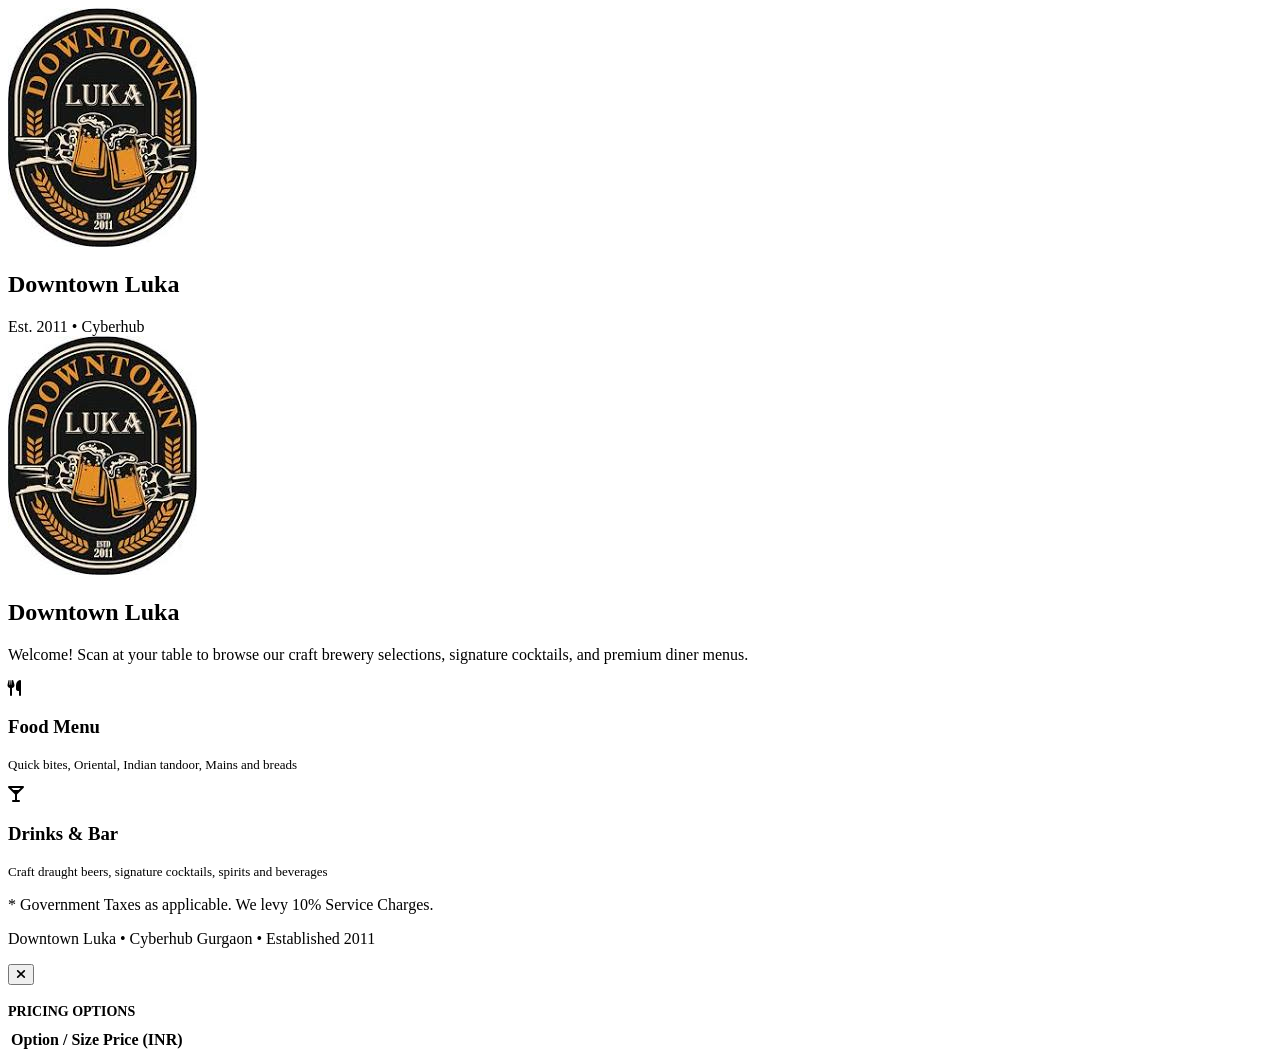
==== index.html @ 476a2704 "Add menu page, logo, menu text and image naming guide (batch 2) Co-Authored-By: Claude Opus 5.5 <nor" ====
<!DOCTYPE html>
<html lang="en">
<head>
  <meta charset="UTF-8">
  <meta name="viewport" content="width=device-width, initial-scale=1.0">
  <title>Downtown Luka — Digital Menu</title>
  <meta name="description" content="Explore Downtown Luka Cyberhub's digital food and bar menu. Browse items, cocktails, craft beers, and main courses in real-time.">
  
  <!-- FontAwesome Icons -->
  <link rel="stylesheet" href="https://cdnjs.cloudflare.com/ajax/libs/font-awesome/6.4.0/css/all.min.css">
  
  <!-- Global Stylesheet -->
  <link rel="stylesheet" href="assets/css/menu.css">
  
  <!-- Favicon -->
  <link rel="icon" type="image/jpeg" href="images.jpg">
</head>
<body>

  <!-- Top Sticky Navigation -->
  <nav class="navbar">
    <div class="navbar-inner" style="position: relative;">
      <div class="logo-block">
        <img src="images.jpg" alt="Downtown Luka Logo" class="logo-img" onerror="this.src='https://placehold.co/100x100?text=Luka'">
        <div>
          <h2 class="brand-name">Downtown Luka</h2>
          <span class="brand-est" id="table-number-header">Est. 2011 • Cyberhub</span>
        </div>
      </div>
      
      <!-- Cart and Order status triggers -->
      <div style="display: flex; gap: 8px;">
        <button class="btn btn-secondary" onclick="toggleTrackingModal()" style="font-size:12px; padding: 6px 12px; display: none;" id="btn-track-trigger">
          <i class="fas fa-receipt"></i> Track Orders <span class="badge" id="tracking-count-badge" style="background:#ef4444; color:#fff; font-size:10px; border-radius:50%; padding:2px 6px; margin-left:4px; display:none;">0</span>
        </button>
        <button class="btn btn-primary" onclick="toggleCartDrawer()" style="font-size:12px; padding: 6px 12px; background:var(--primary); display: none;" id="btn-cart-trigger">
          <i class="fas fa-shopping-cart"></i> Cart (<span id="cart-count-badge">0</span>)
        </button>
      </div>
    </div>
  </nav>

  <!-- Public Menu Container -->
  <main class="menu-container">
    
    <!-- Hero / Welcome Board -->
    <section class="hero" id="menu-hero">
      <img src="images.jpg" alt="Downtown Luka Icon Logo" class="hero-logo" onerror="this.src='https://placehold.co/100x100?text=Luka'">
      <h1 class="hero-title">Downtown Luka</h1>
      <p class="hero-subtitle">Welcome! Scan at your table to browse our craft brewery selections, signature cocktails, and premium diner menus.</p>
    </section>

    <!-- Navigation Section Choice (Food vs Bar Entry Cards) -->
    <section class="section-grid" id="main-section-cards">
      <div class="section-card section-food" onclick="selectSection('food')">
        <div class="section-icon"><i class="fas fa-utensils"></i></div>
        <h3>Food Menu</h3>
        <p style="font-size: 13px; color: var(--text-muted); margin-top: 4px;">Quick bites, Oriental, Indian tandoor, Mains and breads</p>
      </div>
      <div class="section-card section-drinks" onclick="selectSection('drinks')">
        <div class="section-icon"><i class="fas fa-glass-martini-alt"></i></div>
        <h3>Drinks & Bar</h3>
        <p style="font-size: 13px; color: var(--text-muted); margin-top: 4px;">Craft draught beers, signature cocktails, spirits and beverages</p>
      </div>
    </section>

    <!-- Main Workspace (Hidden on landing, shown when section selected) -->
    <div id="menu-workspace" style="display: none;">
      
      <!-- Back button and title -->
      <div style="display: flex; justify-content: space-between; align-items: center; margin-bottom: 20px;">
        <button class="btn btn-secondary" onclick="goBackToLanding()">
          <i class="fas fa-arrow-left"></i> Back
        </button>
        <h2 id="workspace-title" style="text-transform: uppercase; font-size: 20px; border-bottom: 3px solid var(--primary); padding-bottom: 4px;"></h2>
      </div>

      <!-- Sticky Category Tab Bar (Horizontal Scrollable) -->
      <div class="category-tabs-wrapper">
        <div class="category-tabs" id="category-tab-container">
          <!-- Rendered dynamically -->
        </div>
      </div>

      <!-- Instant Live Search Bar -->
      <div class="search-wrapper">
        <div class="search-inner">
          <i class="fas fa-search search-icon"></i>
          <input type="text" class="search-input" id="search-box" placeholder="Search dishes, cocktails, ingredients...">
          <i class="fas fa-times-circle search-icon" id="btn-clear-search" style="display: none; cursor: pointer;"></i>
        </div>
      </div>

      <!-- Filter Chips -->
      <div class="filter-wrapper" id="filter-chip-container">
        <!-- Rendered dynamically -->
      </div>

      <!-- Loading Skeletons -->
      <div id="menu-loading" style="display: none;" class="menu-grid">
        <div class="skeleton-card"></div>
        <div class="skeleton-card"></div>
        <div class="skeleton-card"></div>
        <div class="skeleton-card"></div>
      </div>

      <!-- Empty State -->
      <div id="empty-state" style="display: none; text-align: center; padding: 48px 16px; background: #ffffff; border-radius: var(--radius-md); border: 1px solid var(--border-color);">
        <i class="fas fa-search" style="font-size: 40px; color: var(--text-light); margin-bottom: 12px;"></i>
        <h3 id="empty-state-title">No items found</h3>
        <p style="color: var(--text-muted); font-size: 14px; margin-top: 8px;">Try searching for something else or clearing the search text.</p>
      </div>

      <!-- Categories & Items Grid -->
      <div id="categories-container">
        <!-- Rendered dynamically -->
      </div>

    </div>

    <!-- Page Footer Disclaimers -->
    <footer class="footer-disclaimer">
      <p>* Government Taxes as applicable. We levy 10% Service Charges.</p>
      <p style="margin-top: 8px; color: var(--text-light);">Downtown Luka • Cyberhub Gurgaon • Established 2011</p>
    </footer>

  </main>

  <!-- Detailed Overlay Item Modal -->
  <div class="modal-overlay" id="item-modal">
    <div class="modal-content">
      <button class="modal-close" onclick="closeModal()"><i class="fas fa-times"></i></button>
      <div class="modal-media-wrapper">
        <!-- Can be img or video -->
        <img src="" id="modal-img" class="modal-media" style="display: none;">
        <video id="modal-video" class="modal-media" autoplay loop muted playsinline style="display: none;"></video>
      </div>
      <div class="modal-body">
        <div class="modal-title-row">
          <h2 class="modal-title" id="modal-name"></h2>
          <div id="modal-type-badge"></div>
        </div>
        <p class="modal-description" id="modal-desc"></p>
        <div class="modal-tags" id="modal-tags-container"></div>
        
        <!-- Pricing Table (Pegs / Pitches / Portions) -->
        <div style="margin-top: 16px;">
          <h4 style="font-size: 14px; color: var(--text-muted); text-transform: uppercase; margin-bottom: 8px;">Pricing Options</h4>
          <table class="price-table">
            <thead>
              <tr>
                <th>Option / Size</th>
                <th style="text-align: right;">Price (INR)</th>
              </tr>
            </thead>
            <tbody id="modal-price-tbody">
              <!-- Rendered dynamically -->
            </tbody>
          </table>
        </div>
      </div>
    </div>
  </div>

  <!-- Cart slide-over drawer -->
  <div id="cart-drawer" class="cart-drawer" style="display:none; position: fixed; top: 0; right: 0; width: 380px; max-width: 100%; height: 100%; background: #18181b; border-left: 1px solid rgba(255,255,255,0.1); z-index: 1000; box-shadow: -4px 0 20px rgba(0,0,0,0.5); flex-direction: column; color: #fff;">
    <div style="padding: 16px; border-bottom: 1px solid rgba(255,255,255,0.1); display: flex; justify-content: space-between; align-items: center;">
      <h3 style="margin:0; font-size: 16px;"><i class="fas fa-shopping-cart" style="color:var(--primary); margin-right:8px;"></i>Your Table Order</h3>
      <button class="btn btn-secondary" onclick="toggleCartDrawer()" style="padding:4px 8px; font-size:12px;"><i class="fas fa-times"></i> Close</button>
    </div>
    
    <div id="cart-items-list" style="flex: 1; overflow-y: auto; padding: 16px; display: flex; flex-direction: column; gap: 12px;">
      <!-- Populated dynamically -->
      <div style="text-align:center; color: #9ca3af; margin-top: 40px; font-size: 13px;">Your cart is empty. Add food or bar items to start ordering!</div>
    </div>
    
    <div style="padding: 16px; border-top: 1px solid rgba(255,255,255,0.1); background: #222225;">
      <div style="display:flex; justify-content:space-between; margin-bottom:12px; font-weight:600; font-size:15px;">
        <span>Subtotal</span>
        <span id="cart-subtotal-val">₹0</span>
      </div>
      <button class="btn btn-primary" onclick="submitCartOrder()" style="width: 100%; justify-content: center; background: var(--primary); padding: 12px; font-size:14px; font-weight: 600;">
        <i class="fas fa-paper-plane" style="margin-right:6px;"></i> Send Order to Kitchen
      </button>
    </div>
  </div>

  <!-- Order Tracking slide-over panel -->
  <div id="tracking-modal" class="cart-drawer" style="display:none; position: fixed; top: 0; right: 0; width: 420px; max-width: 100%; height: 100%; background: #18181b; border-left: 1px solid rgba(255,255,255,0.1); z-index: 1001; box-shadow: -4px 0 20px rgba(0,0,0,0.5); flex-direction: column; color: #fff;">
    <div style="padding: 16px; border-bottom: 1px solid rgba(255,255,255,0.1); display: flex; justify-content: space-between; align-items: center;">
      <h3 style="margin:0; font-size: 16px;"><i class="fas fa-receipt" style="color:var(--primary); margin-right:8px;"></i>Dining Session Status</h3>
      <button class="btn btn-secondary" onclick="toggleTrackingModal()" style="padding:4px 8px; font-size:12px;"><i class="fas fa-times"></i> Close</button>
    </div>
    
    <div id="tracking-rounds-list" style="flex: 1; overflow-y: auto; padding: 16px; display: flex; flex-direction: column; gap: 16px;">
      <!-- Populated dynamically -->
      <div style="text-align:center; color: #9ca3af; margin-top: 40px; font-size: 13px;">No rounds ordered yet for this table.</div>
    </div>
    
    <div style="padding: 16px; border-top: 1px solid rgba(255,255,255,0.1); background: #222225; display: flex; flex-direction: column; gap: 8px;">
      <div style="font-size:12px; display: flex; flex-direction: column; gap: 4px; color:#a1a1aa;">
        <div style="display:flex; justify-content:space-between;"><span>Est. Subtotal</span><span id="tracking-subtotal-val">₹0</span></div>
        <div style="display:flex; justify-content:space-between;"><span>Service Charge (10%)</span><span id="tracking-service-charge-val">₹0</span></div>
        <div style="display:flex; justify-content:space-between;"><span>Government Taxes (5%)</span><span id="tracking-tax-val">₹0</span></div>
        <div style="display:flex; justify-content:space-between; font-size:14px; font-weight:700; color:#fff; border-top: 1px solid rgba(255,255,255,0.1); padding-top:4px; margin-top:2px;">
          <span>Est. Total Due</span>
          <span id="tracking-total-val">₹0</span>
        </div>
      </div>
      
      <button class="btn btn-primary" onclick="requestCustomerCheckout()" style="width: 100%; justify-content: center; background: #8b5cf6; padding: 10px; font-size:13px; font-weight: 600; margin-top:4px; border:none; cursor:pointer;" id="btn-request-checkout">
        <i class="fas fa-file-invoice-dollar" style="margin-right:6px;"></i> Request Settle Bill
      </button>
    </div>
  </div>

  <style>
    /* Styling rules for customer ordering */
    .cart-drawer {
      animation: slideInRight 0.3s cubic-bezier(0.16, 1, 0.3, 1) forwards;
    }
    @keyframes slideInRight {
      from { transform: translateX(100%); }
      to { transform: translateX(0); }
    }
    .cart-item-row {
      display: flex;
      justify-content: space-between;
      align-items: center;
      padding: 10px 0;
      border-bottom: 1px solid rgba(255,255,255,0.05);
    }
    .cart-qty-ctrl {
      display: flex;
      align-items: center;
      gap: 8px;
    }
    .cart-qty-btn {
      background: rgba(255,255,255,0.1);
      border: none;
      color: #fff;
      width: 24px;
      height: 24px;
      border-radius: 4px;
      cursor: pointer;
      font-size: 12px;
      display: flex;
      align-items: center;
      justify-content: center;
    }
    .cart-qty-btn:hover {
      background: var(--primary);
    }
    .round-card {
      background: rgba(255,255,255,0.03);
      border: 1px solid rgba(255,255,255,0.06);
      border-radius: 8px;
      padding: 12px;
      display: flex;
      flex-direction: column;
      gap: 8px;
    }
    .round-header {
      display: flex;
      justify-content: space-between;
      align-items: center;
      border-bottom: 1px solid rgba(255,255,255,0.05);
      padding-bottom: 6px;
      font-size: 12px;
    }
    .status-pill {
      font-size: 10px;
      padding: 2px 6px;
      border-radius: 4px;
      font-weight: 600;
      text-transform: uppercase;
    }
    .status-pill.received { background: #3b82f6; color: #fff; }
    .status-pill.preparing { background: #f59e0b; color: #fff; }
    .status-pill.ready { background: #10b981; color: #fff; }
    .status-pill.served { background: #6b7280; color: #fff; }
  </style>

  <!-- Welcome Guest Modal (FR-21) -->
  <div class="modal" id="welcome-modal" style="display: none; position: fixed; top: 0; left: 0; width: 100%; height: 100%; background: rgba(0,0,0,0.9); z-index: 1200; align-items: center; justify-content: center;">
    <div class="form-box" style="width: 400px; max-width: 90%; background: #18181b; color: #fff; padding: 24px; border: 1px solid rgba(255,255,255,0.1); border-radius: 12px; box-shadow: 0 10px 25px rgba(0,0,0,0.5);">
      <div style="text-align: center; margin-bottom: 20px;">
        <img src="images.jpg" alt="Luka Logo" style="width: 65px; height: 65px; border-radius: 50%; margin-bottom: 8px; border: 1px solid rgba(255,255,255,0.2);">
        <h2 style="font-family:'Outfit', sans-serif; font-size: 20px; color:var(--primary); margin:0;" id="welcome-title">Table Ordering</h2>
        <p style="font-size: 12px; color:#9ca3af; margin-top:4px;">Welcome to Downtown Luka! Please enter your details to start ordering.</p>
      </div>
      
      <form id="welcome-guest-form" onsubmit="submitWelcomeGuest(event)">
        <div class="form-group" style="margin-bottom:14px;">
          <label style="font-size:12px; color:#a1a1aa; display:block; margin-bottom:6px; text-align: left;">Your Name *</label>
          <input type="text" id="guest-name-input" class="input-control" placeholder="e.g. John Doe" required style="width:100%; padding:10px; background:#27272a; border:1px solid rgba(255,255,255,0.1); color:#fff; border-radius:6px;">
        </div>
        
        <div class="form-group" style="margin-bottom:20px;">
          <label style="font-size:12px; color:#a1a1aa; display:block; margin-bottom:6px; text-align: left;">Contact Number *</label>
          <input type="tel" id="guest-phone-input" class="input-control" placeholder="e.g. 9876543210" pattern="[0-9]{10}" title="Please enter a valid 10-digit mobile number" required style="width:100%; padding:10px; background:#27272a; border:1px solid rgba(255,255,255,0.1); color:#fff; border-radius:6px;">
        </div>
        
        <button type="submit" class="btn btn-primary" style="width:100%; justify-content:center; background:var(--primary); padding:12px; font-weight:600; border:none; border-radius:6px; cursor:pointer;">
          <i class="fas fa-utensils" style="margin-right:6px;"></i> Start Table Order
        </button>
      </form>
    </div>
  </div>

  <!-- Core Scripts -->
  <script src="assets/js/seed.js"></script>
  <script src="assets/js/menu.js"></script>
</body>
</html>
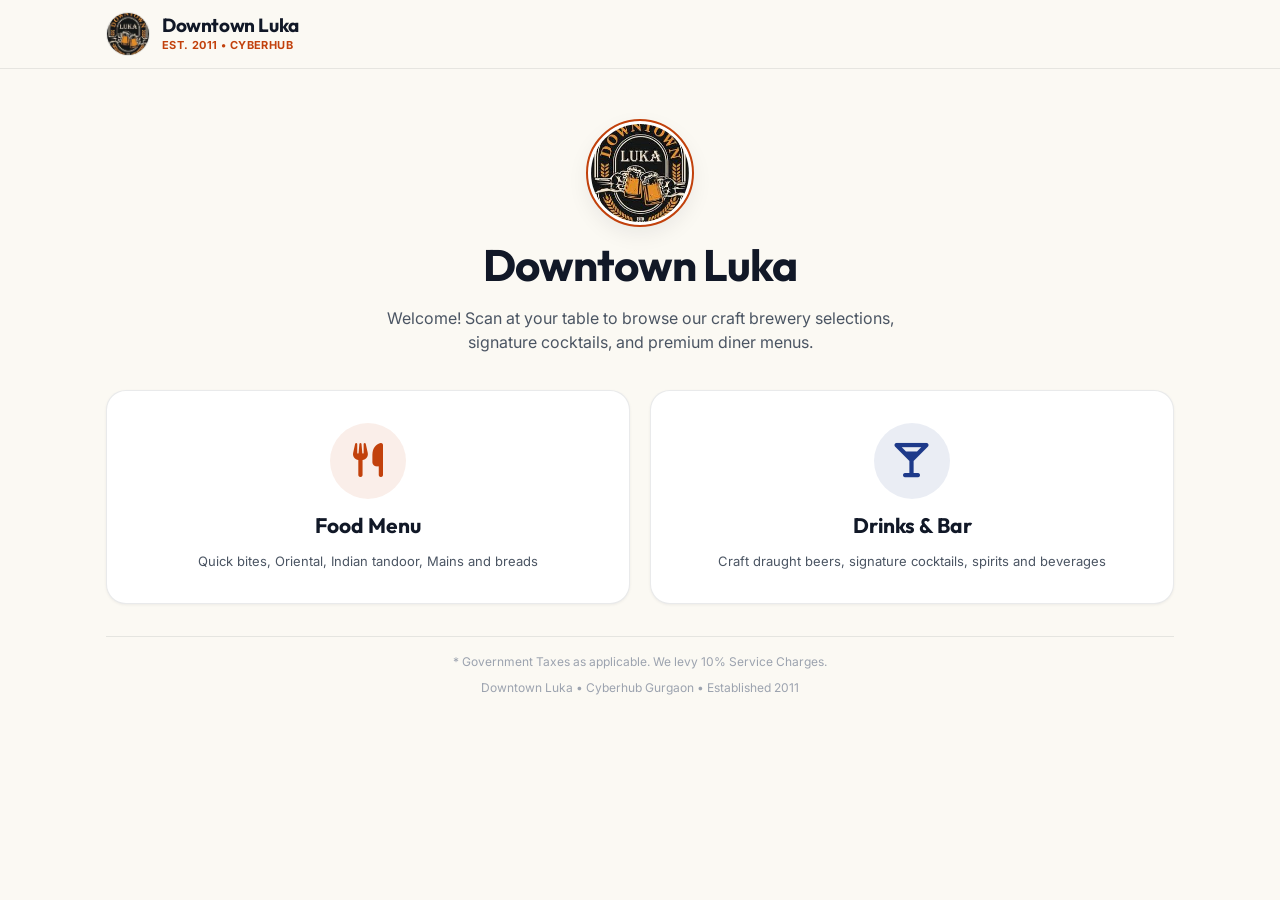
==== commit c1983c78: "Rebuild ERP as Mosaic Engine HMS; add payments, split bill, BOM, settings UI - New admin design syst" ====
--- a/index.html
+++ b/index.html
@@ -2,7 +2,8 @@
 <html lang="en">
 <head>
   <meta charset="UTF-8">
-  <meta name="viewport" content="width=device-width, initial-scale=1.0">
+  <meta name="viewport" content="width=device-width, initial-scale=1.0, viewport-fit=cover">
+  <meta name="theme-color" content="#fbf9f3">
   <title>Downtown Luka — Digital Menu</title>
   <meta name="description" content="Explore Downtown Luka Cyberhub's digital food and bar menu. Browse items, cocktails, craft beers, and main courses in real-time.">
   
@@ -29,12 +30,14 @@
       </div>
       
       <!-- Cart and Order status triggers -->
-      <div style="display: flex; gap: 8px;">
-        <button class="btn btn-secondary" onclick="toggleTrackingModal()" style="font-size:12px; padding: 6px 12px; display: none;" id="btn-track-trigger">
-          <i class="fas fa-receipt"></i> Track Orders <span class="badge" id="tracking-count-badge" style="background:#ef4444; color:#fff; font-size:10px; border-radius:50%; padding:2px 6px; margin-left:4px; display:none;">0</span>
-        </button>
-        <button class="btn btn-primary" onclick="toggleCartDrawer()" style="font-size:12px; padding: 6px 12px; background:var(--primary); display: none;" id="btn-cart-trigger">
-          <i class="fas fa-shopping-cart"></i> Cart (<span id="cart-count-badge">0</span>)
+      <div class="nav-actions">
+        <button class="nav-btn" onclick="toggleTrackingModal()" style="display: none;" id="btn-track-trigger" aria-label="My orders">
+          <i class="fas fa-receipt"></i><span class="lbl">My Orders</span>
+          <span class="nav-count" id="tracking-count-badge" style="display:none;">0</span>
+        </button>
+        <button class="nav-btn nav-btn-primary" onclick="toggleCartDrawer()" style="display: none;" id="btn-cart-trigger" aria-label="Cart">
+          <i class="fas fa-bag-shopping"></i><span class="lbl">Cart</span>
+          <span class="nav-count" id="cart-count-badge">0</span>
         </button>
       </div>
     </div>
@@ -68,11 +71,11 @@
     <div id="menu-workspace" style="display: none;">
       
       <!-- Back button and title -->
-      <div style="display: flex; justify-content: space-between; align-items: center; margin-bottom: 20px;">
-        <button class="btn btn-secondary" onclick="goBackToLanding()">
-          <i class="fas fa-arrow-left"></i> Back
-        </button>
-        <h2 id="workspace-title" style="text-transform: uppercase; font-size: 20px; border-bottom: 3px solid var(--primary); padding-bottom: 4px;"></h2>
+      <div class="workspace-head">
+        <button class="back-btn" onclick="goBackToLanding()" aria-label="Back to menu sections">
+          <i class="fas fa-arrow-left"></i>
+        </button>
+        <h2 id="workspace-title"></h2>
       </div>
 
       <!-- Sticky Category Tab Bar (Horizontal Scrollable) -->
@@ -105,7 +108,7 @@
       </div>
 
       <!-- Empty State -->
-      <div id="empty-state" style="display: none; text-align: center; padding: 48px 16px; background: #ffffff; border-radius: var(--radius-md); border: 1px solid var(--border-color);">
+      <div id="empty-state" class="empty-box" style="display: none;">
         <i class="fas fa-search" style="font-size: 40px; color: var(--text-light); margin-bottom: 12px;"></i>
         <h3 id="empty-state-title">No items found</h3>
         <p style="color: var(--text-muted); font-size: 14px; margin-top: 8px;">Try searching for something else or clearing the search text.</p>
@@ -163,146 +166,85 @@
   </div>
 
   <!-- Cart slide-over drawer -->
-  <div id="cart-drawer" class="cart-drawer" style="display:none; position: fixed; top: 0; right: 0; width: 380px; max-width: 100%; height: 100%; background: #18181b; border-left: 1px solid rgba(255,255,255,0.1); z-index: 1000; box-shadow: -4px 0 20px rgba(0,0,0,0.5); flex-direction: column; color: #fff;">
-    <div style="padding: 16px; border-bottom: 1px solid rgba(255,255,255,0.1); display: flex; justify-content: space-between; align-items: center;">
-      <h3 style="margin:0; font-size: 16px;"><i class="fas fa-shopping-cart" style="color:var(--primary); margin-right:8px;"></i>Your Table Order</h3>
-      <button class="btn btn-secondary" onclick="toggleCartDrawer()" style="padding:4px 8px; font-size:12px;"><i class="fas fa-times"></i> Close</button>
-    </div>
-    
-    <div id="cart-items-list" style="flex: 1; overflow-y: auto; padding: 16px; display: flex; flex-direction: column; gap: 12px;">
+  <div class="drawer-backdrop" id="drawer-backdrop" onclick="closeDrawers()"></div>
+  <div id="cart-drawer" class="cart-drawer" style="display:none;" role="dialog" aria-modal="true" aria-labelledby="cart-title">
+    <div class="drawer-head">
+      <h3 id="cart-title"><i class="fas fa-bag-shopping"></i>Your Order</h3>
+      <button class="drawer-close" onclick="toggleCartDrawer()" aria-label="Close"><i class="fas fa-xmark"></i></button>
+    </div>
+    
+    <div id="cart-items-list" class="drawer-body">
       <!-- Populated dynamically -->
       <div style="text-align:center; color: #9ca3af; margin-top: 40px; font-size: 13px;">Your cart is empty. Add food or bar items to start ordering!</div>
     </div>
     
-    <div style="padding: 16px; border-top: 1px solid rgba(255,255,255,0.1); background: #222225;">
-      <div style="display:flex; justify-content:space-between; margin-bottom:12px; font-weight:600; font-size:15px;">
+    <div class="drawer-foot">
+      <div class="drawer-total">
         <span>Subtotal</span>
         <span id="cart-subtotal-val">₹0</span>
       </div>
-      <button class="btn btn-primary" onclick="submitCartOrder()" style="width: 100%; justify-content: center; background: var(--primary); padding: 12px; font-size:14px; font-weight: 600;">
-        <i class="fas fa-paper-plane" style="margin-right:6px;"></i> Send Order to Kitchen
+      <button class="btn btn-primary btn-block btn-lg" onclick="submitCartOrder()" id="btn-send-order">
+        <i class="fas fa-paper-plane"></i> Send Order to Kitchen
       </button>
     </div>
   </div>
 
   <!-- Order Tracking slide-over panel -->
-  <div id="tracking-modal" class="cart-drawer" style="display:none; position: fixed; top: 0; right: 0; width: 420px; max-width: 100%; height: 100%; background: #18181b; border-left: 1px solid rgba(255,255,255,0.1); z-index: 1001; box-shadow: -4px 0 20px rgba(0,0,0,0.5); flex-direction: column; color: #fff;">
-    <div style="padding: 16px; border-bottom: 1px solid rgba(255,255,255,0.1); display: flex; justify-content: space-between; align-items: center;">
-      <h3 style="margin:0; font-size: 16px;"><i class="fas fa-receipt" style="color:var(--primary); margin-right:8px;"></i>Dining Session Status</h3>
-      <button class="btn btn-secondary" onclick="toggleTrackingModal()" style="padding:4px 8px; font-size:12px;"><i class="fas fa-times"></i> Close</button>
-    </div>
-    
-    <div id="tracking-rounds-list" style="flex: 1; overflow-y: auto; padding: 16px; display: flex; flex-direction: column; gap: 16px;">
+  <div id="tracking-modal" class="cart-drawer" style="display:none;" role="dialog" aria-modal="true" aria-labelledby="track-title">
+    <div class="drawer-head">
+      <h3 id="track-title"><i class="fas fa-receipt"></i>My Orders</h3>
+      <button class="drawer-close" onclick="toggleTrackingModal()" aria-label="Close"><i class="fas fa-xmark"></i></button>
+    </div>
+    
+    <div id="tracking-rounds-list" class="drawer-body">
       <!-- Populated dynamically -->
       <div style="text-align:center; color: #9ca3af; margin-top: 40px; font-size: 13px;">No rounds ordered yet for this table.</div>
     </div>
     
-    <div style="padding: 16px; border-top: 1px solid rgba(255,255,255,0.1); background: #222225; display: flex; flex-direction: column; gap: 8px;">
-      <div style="font-size:12px; display: flex; flex-direction: column; gap: 4px; color:#a1a1aa;">
+    <div class="drawer-foot">
+      <div class="drawer-breakdown">
         <div style="display:flex; justify-content:space-between;"><span>Est. Subtotal</span><span id="tracking-subtotal-val">₹0</span></div>
         <div style="display:flex; justify-content:space-between;"><span>Service Charge (10%)</span><span id="tracking-service-charge-val">₹0</span></div>
         <div style="display:flex; justify-content:space-between;"><span>Government Taxes (5%)</span><span id="tracking-tax-val">₹0</span></div>
-        <div style="display:flex; justify-content:space-between; font-size:14px; font-weight:700; color:#fff; border-top: 1px solid rgba(255,255,255,0.1); padding-top:4px; margin-top:2px;">
+        <div class="drawer-total" style="margin:6px 0 0; padding-top:8px; border-top:1px solid var(--border-color);">
           <span>Est. Total Due</span>
           <span id="tracking-total-val">₹0</span>
         </div>
       </div>
       
-      <button class="btn btn-primary" onclick="requestCustomerCheckout()" style="width: 100%; justify-content: center; background: #8b5cf6; padding: 10px; font-size:13px; font-weight: 600; margin-top:4px; border:none; cursor:pointer;" id="btn-request-checkout">
-        <i class="fas fa-file-invoice-dollar" style="margin-right:6px;"></i> Request Settle Bill
+      <button class="btn btn-dark btn-block btn-lg" onclick="requestCustomerCheckout()" id="btn-request-checkout">
+        <i class="fas fa-file-invoice-dollar"></i> Ask for the Bill
       </button>
     </div>
   </div>
 
-  <style>
-    /* Styling rules for customer ordering */
-    .cart-drawer {
-      animation: slideInRight 0.3s cubic-bezier(0.16, 1, 0.3, 1) forwards;
-    }
-    @keyframes slideInRight {
-      from { transform: translateX(100%); }
-      to { transform: translateX(0); }
-    }
-    .cart-item-row {
-      display: flex;
-      justify-content: space-between;
-      align-items: center;
-      padding: 10px 0;
-      border-bottom: 1px solid rgba(255,255,255,0.05);
-    }
-    .cart-qty-ctrl {
-      display: flex;
-      align-items: center;
-      gap: 8px;
-    }
-    .cart-qty-btn {
-      background: rgba(255,255,255,0.1);
-      border: none;
-      color: #fff;
-      width: 24px;
-      height: 24px;
-      border-radius: 4px;
-      cursor: pointer;
-      font-size: 12px;
-      display: flex;
-      align-items: center;
-      justify-content: center;
-    }
-    .cart-qty-btn:hover {
-      background: var(--primary);
-    }
-    .round-card {
-      background: rgba(255,255,255,0.03);
-      border: 1px solid rgba(255,255,255,0.06);
-      border-radius: 8px;
-      padding: 12px;
-      display: flex;
-      flex-direction: column;
-      gap: 8px;
-    }
-    .round-header {
-      display: flex;
-      justify-content: space-between;
-      align-items: center;
-      border-bottom: 1px solid rgba(255,255,255,0.05);
-      padding-bottom: 6px;
-      font-size: 12px;
-    }
-    .status-pill {
-      font-size: 10px;
-      padding: 2px 6px;
-      border-radius: 4px;
-      font-weight: 600;
-      text-transform: uppercase;
-    }
-    .status-pill.received { background: #3b82f6; color: #fff; }
-    .status-pill.preparing { background: #f59e0b; color: #fff; }
-    .status-pill.ready { background: #10b981; color: #fff; }
-    .status-pill.served { background: #6b7280; color: #fff; }
-  </style>
+
+  <!-- Floating cart bar (phones & tablets) -->
+  <button class="cart-bar" id="cart-bar" onclick="toggleCartDrawer()" aria-label="View cart">
+    <span class="cart-bar-count"><span id="cart-bar-count">0</span> items</span>
+    <span class="cart-bar-cta">View cart <i class="fas fa-arrow-right"></i></span>
+    <span class="cart-bar-total" id="cart-bar-total">₹0</span>
+  </button>
 
   <!-- Welcome Guest Modal (FR-21) -->
-  <div class="modal" id="welcome-modal" style="display: none; position: fixed; top: 0; left: 0; width: 100%; height: 100%; background: rgba(0,0,0,0.9); z-index: 1200; align-items: center; justify-content: center;">
-    <div class="form-box" style="width: 400px; max-width: 90%; background: #18181b; color: #fff; padding: 24px; border: 1px solid rgba(255,255,255,0.1); border-radius: 12px; box-shadow: 0 10px 25px rgba(0,0,0,0.5);">
-      <div style="text-align: center; margin-bottom: 20px;">
-        <img src="images.jpg" alt="Luka Logo" style="width: 65px; height: 65px; border-radius: 50%; margin-bottom: 8px; border: 1px solid rgba(255,255,255,0.2);">
-        <h2 style="font-family:'Outfit', sans-serif; font-size: 20px; color:var(--primary); margin:0;" id="welcome-title">Table Ordering</h2>
-        <p style="font-size: 12px; color:#9ca3af; margin-top:4px;">Welcome to Downtown Luka! Please enter your details to start ordering.</p>
-      </div>
-      
+  <div class="welcome-backdrop" id="welcome-modal" style="display: none;" role="dialog" aria-modal="true" aria-labelledby="welcome-title">
+    <div class="welcome-card">
+      <div class="welcome-head">
+        <img src="images.jpg" alt="Downtown Luka">
+        <h2 id="welcome-title">Table Ordering</h2>
+        <p>Welcome to Downtown Luka! Tell us who's ordering and we'll send everything straight to the kitchen.</p>
+      </div>
       <form id="welcome-guest-form" onsubmit="submitWelcomeGuest(event)">
-        <div class="form-group" style="margin-bottom:14px;">
-          <label style="font-size:12px; color:#a1a1aa; display:block; margin-bottom:6px; text-align: left;">Your Name *</label>
-          <input type="text" id="guest-name-input" class="input-control" placeholder="e.g. John Doe" required style="width:100%; padding:10px; background:#27272a; border:1px solid rgba(255,255,255,0.1); color:#fff; border-radius:6px;">
-        </div>
-        
-        <div class="form-group" style="margin-bottom:20px;">
-          <label style="font-size:12px; color:#a1a1aa; display:block; margin-bottom:6px; text-align: left;">Contact Number *</label>
-          <input type="tel" id="guest-phone-input" class="input-control" placeholder="e.g. 9876543210" pattern="[0-9]{10}" title="Please enter a valid 10-digit mobile number" required style="width:100%; padding:10px; background:#27272a; border:1px solid rgba(255,255,255,0.1); color:#fff; border-radius:6px;">
-        </div>
-        
-        <button type="submit" class="btn btn-primary" style="width:100%; justify-content:center; background:var(--primary); padding:12px; font-weight:600; border:none; border-radius:6px; cursor:pointer;">
-          <i class="fas fa-utensils" style="margin-right:6px;"></i> Start Table Order
+        <label class="w-field">
+          <span>Your name</span>
+          <input type="text" id="guest-name-input" placeholder="e.g. Priya" autocomplete="name" maxlength="40" required>
+        </label>
+        <label class="w-field">
+          <span>Mobile number <small>(for your e-bill)</small></span>
+          <input type="tel" id="guest-phone-input" placeholder="10-digit mobile number" inputmode="numeric" autocomplete="tel-national" pattern="[0-9]{10}" maxlength="10" title="Please enter a valid 10-digit mobile number" required>
+        </label>
+        <button type="submit" class="btn btn-primary btn-block btn-lg">
+          <i class="fas fa-utensils"></i> Start ordering
         </button>
       </form>
     </div>
--- a/assets/css/menu.css
+++ b/assets/css/menu.css
@@ -0,0 +1,422 @@
+/* ==========================================================================
+   DOWNTOWN LUKA — Customer digital menu (QR table ordering)
+   Mobile-first; scales up to tablet and desktop.
+   ========================================================================== */
+
+@import url('https://fonts.googleapis.com/css2?family=Inter:wght@400;500;600;700&family=Outfit:wght@500;600;700;800&display=swap');
+
+:root {
+  --bg-main: #fbf9f3;
+  --bg-card: #ffffff;
+  --bg-soft: #f4f1e8;
+  --bg-nav: rgba(251, 249, 243, 0.9);
+
+  --primary: #c2410c;
+  --primary-hover: #9a3412;
+  --primary-glow: rgba(194, 65, 12, 0.09);
+  --secondary: #1e3a8a;
+  --secondary-glow: rgba(30, 58, 138, 0.09);
+  --accent: var(--primary);
+
+  --text-main: #111827;
+  --text-muted: #4b5563;
+  --text-light: #9ca3af;
+  --border-color: rgba(17, 24, 39, 0.09);
+  --border-hover: rgba(17, 24, 39, 0.16);
+
+  --success: #15803d; --success-glow: rgba(21, 128, 61, 0.1);
+  --error: #b91c1c;   --error-glow: rgba(185, 28, 28, 0.1);
+  --warning: #b45309; --warning-glow: rgba(217, 119, 6, 0.12);
+
+  --radius-sm: 8px;
+  --radius-md: 14px;
+  --radius-lg: 20px;
+  --shadow-sm: 0 1px 3px rgba(17, 24, 39, 0.06);
+  --shadow-md: 0 8px 22px rgba(17, 24, 39, 0.08);
+  --shadow-lg: 0 20px 44px rgba(17, 24, 39, 0.18);
+
+  --font-display: 'Outfit', 'Inter', system-ui, sans-serif;
+  --font-body: 'Inter', system-ui, -apple-system, sans-serif;
+  --nav-h: 68px;
+  --ease: cubic-bezier(0.4, 0, 0.2, 1);
+  color-scheme: light;
+}
+
+.drinks-mode { --accent: var(--secondary); }
+
+*, *::before, *::after { box-sizing: border-box; margin: 0; padding: 0; }
+html { -webkit-text-size-adjust: 100%; scroll-padding-top: calc(var(--nav-h) + 64px); }
+body {
+  background: var(--bg-main);
+  color: var(--text-main);
+  font-family: var(--font-body);
+  line-height: 1.5;
+  -webkit-font-smoothing: antialiased;
+}
+body.no-scroll { overflow: hidden; }
+h1, h2, h3, h4 { font-family: var(--font-display); font-weight: 700; color: var(--text-main); line-height: 1.2; }
+a { color: inherit; text-decoration: none; }
+button { font: inherit; color: inherit; }
+img, video { max-width: 100%; }
+
+/* ─── Buttons ───────────────────────────────────────────────────────────── */
+.btn {
+  display: inline-flex; align-items: center; justify-content: center; gap: 8px;
+  padding: 9px 16px; border-radius: 10px; border: 1px solid transparent;
+  font-size: 14px; font-weight: 600; cursor: pointer; white-space: nowrap;
+  transition: background 0.2s var(--ease), transform 0.1s, border-color 0.2s;
+}
+.btn:active { transform: scale(0.98); }
+.btn:disabled { opacity: 0.6; cursor: not-allowed; }
+.btn-primary { background: var(--primary); color: #fff; }
+.btn-primary:hover:not(:disabled) { background: var(--primary-hover); }
+.btn-secondary { background: var(--bg-card); color: var(--text-main); border-color: var(--border-hover); }
+.btn-secondary:hover { background: var(--bg-soft); }
+.btn-dark { background: #1f2937; color: #fff; }
+.btn-dark:hover:not(:disabled) { background: #111827; }
+.btn-block { width: 100%; }
+.btn-lg { padding: 13px 18px; font-size: 15px; border-radius: 12px; }
+
+/* ─── Top navigation ────────────────────────────────────────────────────── */
+.navbar {
+  position: sticky; top: 0; z-index: 100;
+  background: var(--bg-nav);
+  backdrop-filter: saturate(160%) blur(12px);
+  -webkit-backdrop-filter: saturate(160%) blur(12px);
+  border-bottom: 1px solid var(--border-color);
+  padding-top: env(safe-area-inset-top);
+}
+.navbar-inner {
+  max-width: 1100px; margin: 0 auto; height: var(--nav-h);
+  display: flex; align-items: center; justify-content: space-between; gap: 12px;
+  padding: 0 16px;
+}
+.logo-block { display: flex; align-items: center; gap: 12px; min-width: 0; }
+.logo-block > div { min-width: 0; }
+.logo-img { width: 44px; height: 44px; border-radius: 50%; object-fit: cover; border: 1px solid var(--border-color); flex-shrink: 0; }
+.brand-name { font-size: 19px; letter-spacing: -0.4px; white-space: nowrap; overflow: hidden; text-overflow: ellipsis; }
+.brand-est { display: block; font-size: 11px; color: var(--primary); font-weight: 700; text-transform: uppercase; letter-spacing: 0.4px; white-space: nowrap; }
+
+.nav-actions { display: flex; gap: 8px; flex-shrink: 0; }
+.nav-btn {
+  position: relative; display: inline-flex; align-items: center; gap: 8px;
+  height: 40px; padding: 0 14px; border-radius: 999px;
+  border: 1px solid var(--border-hover); background: var(--bg-card);
+  font-size: 13.5px; font-weight: 600; cursor: pointer; transition: background 0.2s;
+}
+.nav-btn:hover { background: var(--bg-soft); }
+.nav-btn-primary { background: var(--primary); border-color: var(--primary); color: #fff; }
+.nav-btn-primary:hover { background: var(--primary-hover); }
+.nav-count {
+  min-width: 20px; height: 20px; padding: 0 6px; border-radius: 999px;
+  display: inline-flex; align-items: center; justify-content: center;
+  font-size: 11px; font-weight: 700; background: rgba(255,255,255,0.25);
+}
+.nav-btn:not(.nav-btn-primary) .nav-count { background: #ef4444; color: #fff; }
+
+/* ─── Layout ────────────────────────────────────────────────────────────── */
+.menu-container { width: 100%; max-width: 1100px; margin: 0 auto; padding: 16px; padding-bottom: calc(96px + env(safe-area-inset-bottom)); }
+
+.hero { text-align: center; padding: 36px 8px 8px; display: flex; flex-direction: column; align-items: center; gap: 14px; }
+.hero-logo { width: 104px; height: 104px; border-radius: 50%; object-fit: cover; box-shadow: var(--shadow-md); border: 3px solid #fff; outline: 2px solid var(--primary); }
+.hero-title { font-size: clamp(30px, 6vw, 44px); letter-spacing: -1px; }
+.hero-subtitle { font-size: 16px; color: var(--text-muted); max-width: 520px; }
+
+.section-grid { display: grid; grid-template-columns: repeat(2, minmax(0, 1fr)); gap: 20px; margin-top: 28px; }
+.section-card {
+  background: var(--bg-card); border: 1px solid var(--border-color); border-radius: var(--radius-lg);
+  padding: 32px 24px; text-align: center; cursor: pointer;
+  display: flex; flex-direction: column; align-items: center; gap: 10px;
+  box-shadow: var(--shadow-sm); transition: transform 0.25s var(--ease), box-shadow 0.25s, border-color 0.25s;
+}
+.section-card:hover { transform: translateY(-3px); box-shadow: var(--shadow-md); border-color: var(--primary); }
+.section-card h3 { font-size: 21px; }
+.section-icon {
+  font-size: 34px; color: var(--primary); width: 76px; height: 76px; border-radius: 50%;
+  background: var(--primary-glow); display: flex; align-items: center; justify-content: center; margin-bottom: 4px;
+}
+.section-card.section-drinks .section-icon { color: var(--secondary); background: var(--secondary-glow); }
+.section-card.section-drinks:hover { border-color: var(--secondary); }
+
+.workspace-head { display: flex; align-items: center; gap: 12px; margin: 4px 0 12px; }
+.back-btn {
+  width: 40px; height: 40px; border-radius: 50%; flex-shrink: 0;
+  border: 1px solid var(--border-hover); background: var(--bg-card); cursor: pointer;
+  display: inline-flex; align-items: center; justify-content: center;
+}
+.back-btn:hover { background: var(--bg-soft); }
+#workspace-title { font-size: 24px; letter-spacing: -0.4px; }
+
+/* ─── Category tabs (sticky) ────────────────────────────────────────────── */
+.category-tabs-wrapper {
+  position: sticky; top: calc(var(--nav-h) + env(safe-area-inset-top)); z-index: 90;
+  background: var(--bg-main);
+  margin: 0 -16px 16px; padding: 0 16px;
+  border-bottom: 1px solid var(--border-color);
+}
+.category-tabs { display: flex; gap: 8px; overflow-x: auto; white-space: nowrap; padding: 10px 0; scrollbar-width: none; -webkit-overflow-scrolling: touch; }
+.category-tabs::-webkit-scrollbar { display: none; }
+.tab-btn {
+  padding: 8px 15px; font-size: 13.5px; font-weight: 600; border-radius: 999px;
+  background: var(--bg-card); border: 1px solid var(--border-color); cursor: pointer; flex-shrink: 0;
+  transition: background 0.2s, color 0.2s, border-color 0.2s;
+}
+.tab-btn:hover { border-color: var(--border-hover); }
+.tab-btn.active { background: var(--accent); color: #fff; border-color: var(--accent); }
+
+/* ─── Search & filters ──────────────────────────────────────────────────── */
+.search-wrapper { margin-bottom: 12px; }
+.search-inner {
+  display: flex; align-items: center; gap: 10px;
+  background: var(--bg-card); border: 1px solid var(--border-color); border-radius: 12px;
+  padding: 0 14px; box-shadow: var(--shadow-sm); transition: border-color 0.2s, box-shadow 0.2s;
+}
+.search-inner:focus-within { border-color: var(--accent); box-shadow: 0 0 0 3px var(--primary-glow); }
+.search-input { border: none; background: transparent; padding: 13px 0; flex: 1; min-width: 0; font-size: 16px; outline: none; color: var(--text-main); }
+.search-icon { color: var(--text-light); font-size: 16px; }
+
+.filter-wrapper { display: flex; gap: 8px; margin-bottom: 8px; overflow-x: auto; scrollbar-width: none; padding-bottom: 2px; }
+.filter-wrapper::-webkit-scrollbar { display: none; }
+.filter-chip {
+  padding: 7px 13px; border-radius: 999px; font-size: 13px; font-weight: 500; flex-shrink: 0;
+  background: var(--bg-card); border: 1px solid var(--border-color); cursor: pointer;
+}
+.filter-chip.active { background: var(--text-main); color: #fff; border-color: var(--text-main); }
+
+/* ─── Category blocks & item cards ──────────────────────────────────────── */
+.category-block { margin-top: 24px; }
+.category-title-header {
+  font-size: 22px; letter-spacing: -0.4px; margin-bottom: 14px;
+  display: inline-block; padding-bottom: 6px; border-bottom: 3px solid var(--accent);
+}
+.menu-grid { display: grid; grid-template-columns: repeat(2, minmax(0, 1fr)); gap: 16px; margin-bottom: 16px; }
+
+.item-card {
+  position: relative; display: flex; gap: 14px;
+  background: var(--bg-card); border: 1px solid var(--border-color); border-radius: var(--radius-md);
+  padding: 16px; cursor: pointer; box-shadow: var(--shadow-sm);
+  transition: transform 0.2s var(--ease), box-shadow 0.2s;
+}
+.item-card:hover { transform: translateY(-2px); box-shadow: var(--shadow-md); }
+.item-info { flex: 1; min-width: 0; display: flex; flex-direction: column; gap: 6px; }
+.item-title-row { display: flex; align-items: flex-start; justify-content: space-between; gap: 8px; }
+.item-name { font-size: 17px; font-weight: 600; letter-spacing: -0.2px; }
+.item-desc {
+  font-size: 13px; color: var(--text-muted); line-height: 1.45;
+  display: -webkit-box; -webkit-line-clamp: 2; -webkit-box-orient: vertical; overflow: hidden;
+}
+.item-tags { display: flex; gap: 6px; flex-wrap: wrap; margin-top: 2px; }
+.item-prices { margin-top: auto; padding-top: 8px; display: flex; align-items: center; justify-content: space-between; gap: 10px; }
+.price-row-display { font-size: 16px; font-weight: 700; color: var(--accent); white-space: nowrap; }
+.price-row-display small { font-size: 12px; font-weight: 600; color: var(--text-muted); margin-right: 2px; }
+
+.add-btn, .select-btn {
+  display: inline-flex; align-items: center; gap: 6px;
+  height: 34px; padding: 0 14px; border-radius: 999px; cursor: pointer;
+  font-size: 13px; font-weight: 700; white-space: nowrap; transition: background 0.2s, color 0.2s;
+}
+.add-btn { background: var(--accent); color: #fff; border: 1px solid var(--accent); }
+.add-btn:hover { filter: brightness(0.92); }
+.select-btn { background: var(--bg-card); color: var(--accent); border: 1.5px solid var(--accent); }
+.select-btn:hover { background: var(--primary-glow); }
+.drinks-mode .select-btn:hover { background: var(--secondary-glow); }
+
+.item-image-wrapper {
+  width: 96px; height: 96px; border-radius: 12px; overflow: hidden; flex-shrink: 0;
+  position: relative; background: var(--bg-soft);
+}
+.item-thumbnail { width: 100%; height: 100%; object-fit: cover; display: block; }
+.item-badge-tag {
+  position: absolute; left: 4px; right: 4px; bottom: 4px; text-align: center;
+  background: rgba(0,0,0,0.6); color: #fff; font-size: 9.5px; padding: 2px 4px; border-radius: 6px; font-weight: 700;
+  white-space: nowrap; overflow: hidden; text-overflow: ellipsis;
+}
+
+.tag-badge {
+  display: inline-flex; align-items: center; gap: 4px;
+  font-size: 10px; font-weight: 700; text-transform: uppercase; letter-spacing: 0.3px;
+  padding: 3px 7px; border-radius: 6px;
+}
+.tag-badge i { font-size: 7px; }
+.tag-badge .fa-pepper-hot { font-size: 9px; }
+.tag-veg { background: var(--success-glow); color: var(--success); }
+.tag-nonveg { background: var(--error-glow); color: var(--error); }
+.tag-spicy { background: var(--warning-glow); color: var(--warning); }
+
+.empty-box { text-align: center; padding: 44px 16px; background: var(--bg-card); border-radius: var(--radius-md); border: 1px solid var(--border-color); margin-top: 16px; }
+.empty-box i { font-size: 36px; color: var(--text-light); margin-bottom: 10px; }
+
+.skeleton-card {
+  height: 128px; border-radius: var(--radius-md); border: 1px solid var(--border-color);
+  background: linear-gradient(90deg, #f3f1ea 25%, #e9e5da 50%, #f3f1ea 75%); background-size: 200% 100%;
+  animation: loading-pulse 1.4s infinite;
+}
+@keyframes loading-pulse { 0% { background-position: 200% 0; } 100% { background-position: -200% 0; } }
+
+.footer-disclaimer { text-align: center; color: var(--text-light); font-size: 12px; margin-top: 32px; padding: 16px 0; border-top: 1px solid var(--border-color); }
+
+/* ─── Item detail modal ─────────────────────────────────────────────────── */
+.modal-overlay {
+  position: fixed; inset: 0; z-index: 1000;
+  background: rgba(17, 24, 39, 0.55);
+  display: flex; align-items: center; justify-content: center; padding: 16px;
+  opacity: 0; pointer-events: none; transition: opacity 0.25s var(--ease);
+}
+.modal-overlay.active { opacity: 1; pointer-events: auto; }
+.modal-content {
+  position: relative; width: 100%; max-width: 560px; max-height: calc(100vh - 32px);
+  background: var(--bg-card); border-radius: var(--radius-lg); overflow: hidden; overflow-y: auto;
+  box-shadow: var(--shadow-lg); transform: translateY(12px) scale(0.98); transition: transform 0.25s var(--ease);
+}
+.modal-overlay.active .modal-content { transform: none; }
+.modal-close {
+  position: absolute; top: 14px; right: 14px; z-index: 10;
+  width: 38px; height: 38px; border-radius: 50%; border: none; cursor: pointer;
+  background: rgba(17,24,39,0.6); color: #fff; font-size: 16px;
+  display: flex; align-items: center; justify-content: center;
+}
+.modal-media-wrapper { width: 100%; height: 260px; background: var(--bg-soft); }
+.modal-media { width: 100%; height: 100%; object-fit: cover; display: block; }
+.modal-body { padding: 22px; display: flex; flex-direction: column; gap: 12px; }
+.modal-title-row { display: flex; align-items: center; justify-content: space-between; gap: 12px; }
+.modal-title { font-size: 24px; letter-spacing: -0.4px; }
+.modal-description { font-size: 14px; color: var(--text-muted); }
+.modal-tags { display: flex; gap: 6px; flex-wrap: wrap; }
+.price-table { width: 100%; border-collapse: collapse; margin-top: 6px; }
+.price-table th, .price-table td { padding: 11px 10px; text-align: left; border-bottom: 1px solid var(--border-color); font-size: 14px; }
+.price-table th { background: var(--bg-main); font-weight: 600; color: var(--text-muted); font-size: 12.5px; }
+.price-table td.price-val { font-weight: 700; color: var(--accent); white-space: nowrap; }
+
+/* ─── Cart & order-tracking drawers ─────────────────────────────────────── */
+.drawer-backdrop { position: fixed; inset: 0; z-index: 999; background: rgba(17,24,39,0.45); opacity: 0; pointer-events: none; transition: opacity 0.2s; }
+.drawer-backdrop.show { opacity: 1; pointer-events: auto; }
+.cart-drawer {
+  position: fixed; top: 0; right: 0; bottom: 0; z-index: 1001;
+  width: 420px; max-width: 100%;
+  background: var(--bg-card); color: var(--text-main);
+  box-shadow: var(--shadow-lg);
+  flex-direction: column;
+  animation: slideInRight 0.3s cubic-bezier(0.16, 1, 0.3, 1) forwards;
+  padding-bottom: env(safe-area-inset-bottom);
+}
+@keyframes slideInRight { from { transform: translateX(100%); } to { transform: translateX(0); } }
+.drawer-head {
+  display: flex; align-items: center; justify-content: space-between; gap: 12px;
+  padding: 16px 18px; border-bottom: 1px solid var(--border-color);
+  padding-top: calc(16px + env(safe-area-inset-top));
+}
+.drawer-head h3 { font-size: 18px; display: flex; align-items: center; gap: 10px; }
+.drawer-head h3 i { color: var(--primary); }
+.drawer-close { width: 38px; height: 38px; border-radius: 50%; border: 1px solid var(--border-color); background: var(--bg-card); cursor: pointer; }
+.drawer-close:hover { background: var(--bg-soft); }
+.drawer-body { flex: 1; overflow-y: auto; padding: 14px 18px; display: flex; flex-direction: column; gap: 12px; }
+.drawer-empty { text-align: center; color: var(--text-muted); margin-top: 48px; font-size: 14px; }
+.drawer-empty i { display: block; font-size: 34px; color: var(--text-light); margin-bottom: 10px; }
+.drawer-foot { padding: 14px 18px 18px; border-top: 1px solid var(--border-color); background: var(--bg-main); display: flex; flex-direction: column; gap: 10px; }
+.drawer-total { display: flex; justify-content: space-between; font-weight: 700; font-size: 16px; }
+.drawer-breakdown { display: flex; flex-direction: column; gap: 4px; font-size: 13px; color: var(--text-muted); }
+.drawer-breakdown > div { display: flex; justify-content: space-between; }
+.drawer-breakdown .drawer-total { color: var(--text-main); }
+
+.cart-item-row { display: flex; justify-content: space-between; align-items: center; gap: 12px; padding: 12px 0; border-bottom: 1px solid var(--border-color); }
+.cart-item-row:last-child { border-bottom: 0; }
+.cart-item-name { font-weight: 600; font-size: 14px; }
+.cart-item-meta { font-size: 12.5px; color: var(--text-muted); margin-top: 2px; }
+.cart-qty-ctrl { display: flex; align-items: center; gap: 4px; background: var(--bg-soft); border-radius: 999px; padding: 3px; flex-shrink: 0; }
+.cart-qty-ctrl span { min-width: 22px; text-align: center; font-weight: 700; font-size: 14px; }
+.cart-qty-btn {
+  width: 30px; height: 30px; border-radius: 50%; border: none; cursor: pointer;
+  background: var(--bg-card); color: var(--text-main); font-size: 15px; font-weight: 700;
+  display: flex; align-items: center; justify-content: center; box-shadow: var(--shadow-sm);
+}
+.cart-qty-btn:hover { background: var(--primary); color: #fff; }
+
+.round-card { background: var(--bg-main); border: 1px solid var(--border-color); border-radius: 12px; padding: 12px 14px; display: flex; flex-direction: column; gap: 6px; }
+.round-header { display: flex; justify-content: space-between; align-items: center; padding-bottom: 8px; border-bottom: 1px dashed var(--border-hover); font-size: 13px; }
+.round-line { display: flex; justify-content: space-between; gap: 10px; font-size: 13.5px; }
+.status-pill { font-size: 10.5px; padding: 3px 8px; border-radius: 999px; font-weight: 700; text-transform: uppercase; letter-spacing: 0.3px; }
+.status-pill.received { background: #dbeafe; color: #1d4ed8; }
+.status-pill.preparing { background: #fef3c7; color: #b45309; }
+.status-pill.ready { background: #dcfce7; color: #15803d; }
+.status-pill.served { background: #e5e7eb; color: #4b5563; }
+
+/* Floating cart bar (phones & tablets) */
+.cart-bar {
+  position: fixed; left: 16px; right: 16px; bottom: calc(16px + env(safe-area-inset-bottom)); z-index: 950;
+  display: none; align-items: center; justify-content: space-between; gap: 10px;
+  padding: 14px 18px; border-radius: 16px; border: none; cursor: pointer;
+  background: var(--primary); color: #fff; box-shadow: 0 12px 28px rgba(194,65,12,0.35);
+  font-size: 15px; font-weight: 700; max-width: 640px; margin: 0 auto;
+  animation: barIn 0.25s var(--ease);
+}
+.cart-bar.show { display: flex; }
+.cart-bar-count { font-size: 13px; font-weight: 600; opacity: 0.9; }
+.cart-bar-cta { display: inline-flex; align-items: center; gap: 8px; }
+@keyframes barIn { from { transform: translateY(20px); opacity: 0; } to { transform: none; opacity: 1; } }
+
+/* ─── Welcome / guest details ───────────────────────────────────────────── */
+.welcome-backdrop {
+  position: fixed; inset: 0; z-index: 1200; padding: 16px;
+  background: rgba(17,24,39,0.6); backdrop-filter: blur(4px);
+  align-items: center; justify-content: center; overflow-y: auto;
+}
+.welcome-card { width: 100%; max-width: 400px; background: var(--bg-card); border-radius: var(--radius-lg); padding: 28px 24px; box-shadow: var(--shadow-lg); margin: auto; }
+.welcome-head { text-align: center; margin-bottom: 20px; }
+.welcome-head img { width: 64px; height: 64px; border-radius: 50%; object-fit: cover; margin-bottom: 10px; border: 1px solid var(--border-color); }
+.welcome-head h2 { font-size: 22px; color: var(--primary); }
+.welcome-head p { font-size: 13.5px; color: var(--text-muted); margin-top: 6px; }
+.w-field { display: flex; flex-direction: column; gap: 6px; margin-bottom: 14px; }
+.w-field span { font-size: 13px; font-weight: 600; color: var(--text-main); }
+.w-field small { font-weight: 500; color: var(--text-light); }
+.w-field input {
+  width: 100%; padding: 12px 14px; font-size: 16px;
+  border: 1px solid var(--border-hover); border-radius: 10px; background: var(--bg-card); color: var(--text-main); outline: none;
+}
+.w-field input:focus { border-color: var(--primary); box-shadow: 0 0 0 3px var(--primary-glow); }
+.welcome-card .btn { margin-top: 6px; }
+
+/* ─── Tablet ────────────────────────────────────────────────────────────── */
+@media (max-width: 900px) {
+  .menu-grid { grid-template-columns: repeat(2, minmax(0, 1fr)); gap: 12px; }
+  .item-card { padding: 14px; gap: 12px; }
+  .item-image-wrapper { width: 84px; height: 84px; }
+  .cart-bar.has-items { display: flex; }
+}
+
+/* ─── Phone ─────────────────────────────────────────────────────────────── */
+@media (max-width: 640px) {
+  :root { --nav-h: 60px; }
+  .navbar-inner { padding: 0 12px; }
+  .logo-img { width: 38px; height: 38px; }
+  .brand-name { font-size: 17px; }
+  .brand-est { font-size: 10px; }
+  .nav-btn { height: 38px; padding: 0 12px; }
+  .nav-btn .lbl { display: none; }
+  .menu-container { padding: 12px; padding-bottom: calc(96px + env(safe-area-inset-bottom)); }
+  .category-tabs-wrapper { margin: 0 -12px 12px; padding: 0 12px; }
+  .hero { padding-top: 24px; }
+  .hero-logo { width: 88px; height: 88px; }
+  .hero-subtitle { font-size: 15px; }
+  .section-grid { grid-template-columns: minmax(0, 1fr); gap: 12px; margin-top: 20px; }
+  .section-card { flex-direction: row; text-align: left; padding: 18px; gap: 16px; }
+  .section-card .section-icon { width: 60px; height: 60px; font-size: 26px; margin: 0; flex-shrink: 0; }
+  .section-card h3 { font-size: 18px; }
+  .section-card p { margin-top: 2px !important; }
+  #workspace-title { font-size: 20px; }
+  .menu-grid { grid-template-columns: minmax(0, 1fr); }
+  .item-name { font-size: 16px; }
+  .item-image-wrapper { width: 88px; height: 88px; }
+  .category-title-header { font-size: 20px; }
+  .modal-overlay { padding: 0; align-items: flex-end; }
+  .modal-content { max-width: 100%; max-height: 92vh; border-radius: var(--radius-lg) var(--radius-lg) 0 0; transform: translateY(40px); }
+  .modal-media-wrapper { height: 220px; }
+  .modal-body { padding: 18px 16px calc(22px + env(safe-area-inset-bottom)); }
+  .modal-title { font-size: 21px; }
+  .cart-drawer { width: 100%; }
+  .welcome-card { padding: 24px 18px; }
+  #toast-container { left: 12px !important; right: 12px !important; bottom: calc(84px + env(safe-area-inset-bottom)) !important; }
+}
+
+@media (min-width: 901px) {
+  .cart-bar { display: none !important; }
+}
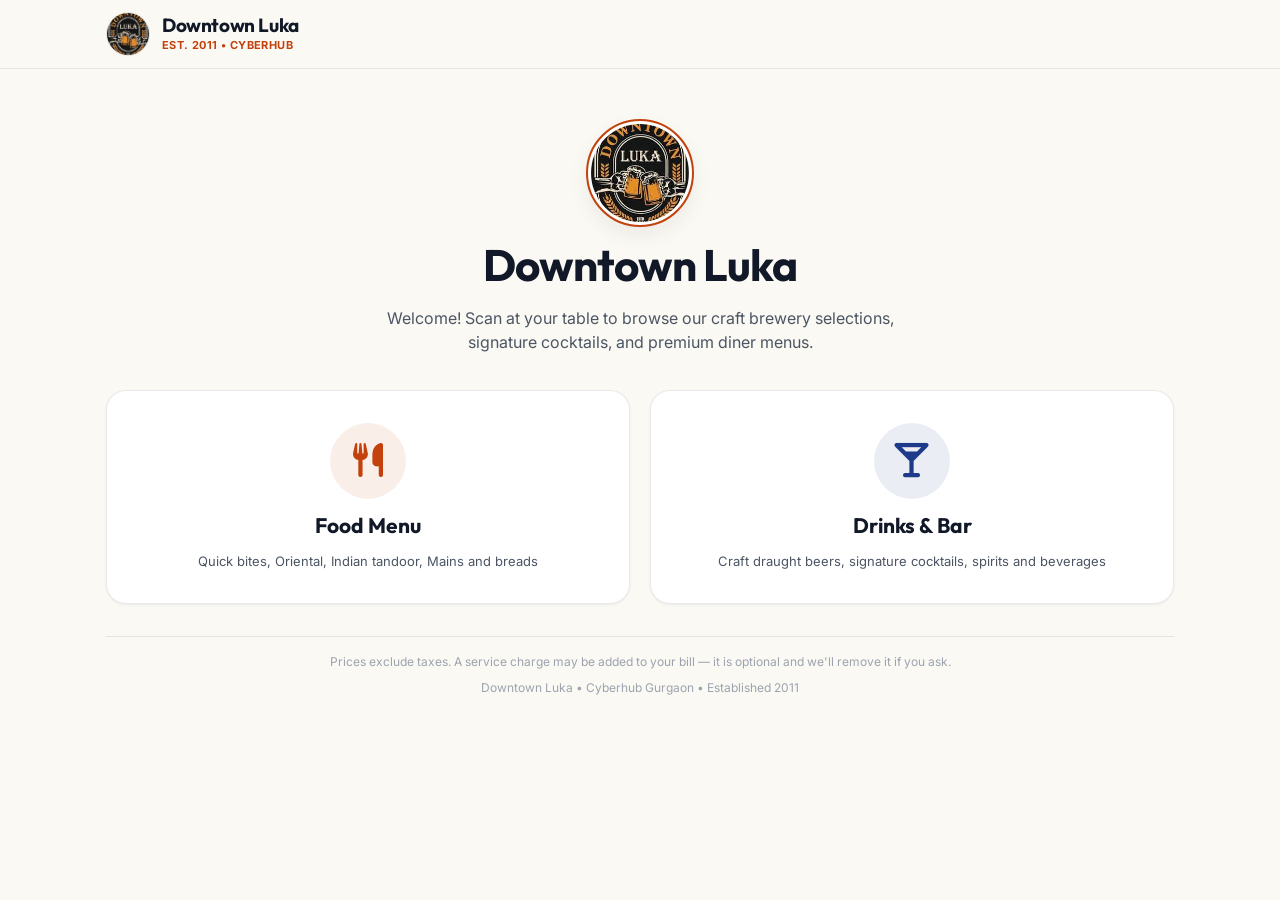
==== commit c7901bd7: "Fix cross-party tab bleed, add GST billing, customers, UPI QR; keep live data out of Git Root cause " ====
--- a/index.html
+++ b/index.html
@@ -11,7 +11,7 @@
   <link rel="stylesheet" href="https://cdnjs.cloudflare.com/ajax/libs/font-awesome/6.4.0/css/all.min.css">
   
   <!-- Global Stylesheet -->
-  <link rel="stylesheet" href="assets/css/menu.css">
+  <link rel="stylesheet" href="assets/css/menu.css?v=20261117f">
   
   <!-- Favicon -->
   <link rel="icon" type="image/jpeg" href="images.jpg">
@@ -123,7 +123,7 @@
 
     <!-- Page Footer Disclaimers -->
     <footer class="footer-disclaimer">
-      <p>* Government Taxes as applicable. We levy 10% Service Charges.</p>
+      <p id="footer-charges">Prices exclude taxes. A service charge may be added to your bill — it is optional and we'll remove it if you ask.</p>
       <p style="margin-top: 8px; color: var(--text-light);">Downtown Luka • Cyberhub Gurgaon • Established 2011</p>
     </footer>
 
@@ -202,16 +202,19 @@
     </div>
     
     <div class="drawer-foot">
-      <div class="drawer-breakdown">
-        <div style="display:flex; justify-content:space-between;"><span>Est. Subtotal</span><span id="tracking-subtotal-val">₹0</span></div>
-        <div style="display:flex; justify-content:space-between;"><span>Service Charge (10%)</span><span id="tracking-service-charge-val">₹0</span></div>
-        <div style="display:flex; justify-content:space-between;"><span>Government Taxes (5%)</span><span id="tracking-tax-val">₹0</span></div>
-        <div class="drawer-total" style="margin:6px 0 0; padding-top:8px; border-top:1px solid var(--border-color);">
-          <span>Est. Total Due</span>
-          <span id="tracking-total-val">₹0</span>
-        </div>
-      </div>
-      
+      <div class="table-pin" id="table-pin-box" style="display:none;">
+        <i class="fas fa-key"></i>
+        <span>Table PIN <b id="table-pin">----</b></span>
+        <small>Share it with friends at your table so they can order on the same bill.</small>
+      </div>
+      <div class="drawer-breakdown" id="tracking-breakdown"></div>
+      <div class="upi-pay" id="upi-pay-box" style="display:none;">
+        <div class="upi-pay-head"><i class="fas fa-qrcode"></i> Pay by UPI</div>
+        <div class="upi-qr" id="upi-qr"></div>
+        <a class="btn btn-primary btn-block" id="upi-app-link" href="#"><i class="fas fa-mobile-screen-button"></i> Pay <span id="upi-amount">₹0</span> in a UPI app</a>
+        <small>Paying to <b id="upi-payee"></b>. Show the payment confirmation to our staff.</small>
+      </div>
+
       <button class="btn btn-dark btn-block btn-lg" onclick="requestCustomerCheckout()" id="btn-request-checkout">
         <i class="fas fa-file-invoice-dollar"></i> Ask for the Bill
       </button>
@@ -237,21 +240,37 @@
       <form id="welcome-guest-form" onsubmit="submitWelcomeGuest(event)">
         <label class="w-field">
           <span>Your name</span>
-          <input type="text" id="guest-name-input" placeholder="e.g. Priya" autocomplete="name" maxlength="40" required>
+          <input type="text" id="guest-name-input" placeholder="e.g. Priya" autocomplete="name" minlength="2" maxlength="40" required>
         </label>
         <label class="w-field">
           <span>Mobile number <small>(for your e-bill)</small></span>
-          <input type="tel" id="guest-phone-input" placeholder="10-digit mobile number" inputmode="numeric" autocomplete="tel-national" pattern="[0-9]{10}" maxlength="10" title="Please enter a valid 10-digit mobile number" required>
+          <input type="tel" id="guest-phone-input" placeholder="10-digit mobile number" inputmode="numeric" autocomplete="tel-national" pattern="[6-9][0-9]{9}" maxlength="10" title="Please enter a valid 10-digit mobile number" required>
         </label>
-        <button type="submit" class="btn btn-primary btn-block btn-lg">
+        <div class="w-error" id="welcome-error" role="alert"></div>
+        <button type="submit" class="btn btn-primary btn-block btn-lg" id="btn-start-order">
           <i class="fas fa-utensils"></i> Start ordering
         </button>
+        <button type="button" class="w-link" onclick="showWelcomeMode('join')">Already with a group at this table? <b>Join with table PIN</b></button>
       </form>
+
+      <form id="welcome-join-form" onsubmit="submitJoinTable(event)" style="display:none;">
+        <div class="w-busy-note"><i class="fas fa-users"></i> This table already has an open bill. If you're with that group, enter the 4-digit <b>table PIN</b> shown under “My Orders” on their phone.</div>
+        <label class="w-field">
+          <span>Table PIN</span>
+          <input type="text" id="guest-pin-input" placeholder="••••" inputmode="numeric" pattern="[0-9]{4}" maxlength="4" autocomplete="off" required style="letter-spacing:8px;text-align:center;font-size:22px;font-weight:700;">
+        </label>
+        <div class="w-error" id="join-error" role="alert"></div>
+        <button type="submit" class="btn btn-primary btn-block btn-lg"><i class="fas fa-right-to-bracket"></i> Join the table</button>
+        <p class="w-help">Not with them? Please ask our staff to seat you or to close the previous bill.</p>
+        <button type="button" class="w-link" id="btn-back-start" onclick="showWelcomeMode('start')">Start a new order instead</button>
+      </form>
     </div>
   </div>
 
   <!-- Core Scripts -->
-  <script src="assets/js/seed.js"></script>
-  <script src="assets/js/menu.js"></script>
+  <script src="https://cdn.jsdelivr.net/npm/qrcode-generator@1.4.4/qrcode.js" defer></script>
+  <script src="assets/js/upi-qr.js?v=20261117f"></script>
+  <script src="assets/js/seed.js?v=20261117f"></script>
+  <script src="assets/js/menu.js?v=20261117f"></script>
 </body>
 </html>
--- a/assets/css/menu.css
+++ b/assets/css/menu.css
@@ -374,6 +374,25 @@
 }
 .w-field input:focus { border-color: var(--primary); box-shadow: 0 0 0 3px var(--primary-glow); }
 .welcome-card .btn { margin-top: 6px; }
+
+/* Table PIN, UPI, welcome modes */
+.table-pin { display: grid; grid-template-columns: auto 1fr; gap: 2px 10px; align-items: center; padding: 10px 12px; border-radius: 12px; background: var(--primary-glow); color: var(--text-main); font-size: 14px; }
+.table-pin i { color: var(--primary); grid-row: span 2; font-size: 18px; }
+.table-pin b { font-size: 18px; letter-spacing: 3px; color: var(--primary); margin-left: 4px; }
+.table-pin small { color: var(--text-muted); font-size: 12px; }
+.upi-pay { display: flex; flex-direction: column; align-items: center; gap: 10px; padding: 14px; border: 1px dashed var(--border-hover); border-radius: 14px; background: var(--bg-card); text-align: center; }
+.upi-pay-head { font-weight: 700; display: flex; align-items: center; gap: 8px; }
+.upi-pay small { color: var(--text-muted); font-size: 12px; }
+.upi-qr svg { display: block; border-radius: 10px; }
+.w-link { display: block; width: 100%; margin-top: 12px; background: none; border: none; color: var(--text-muted); font-size: 13px; cursor: pointer; text-align: center; }
+.w-link b { color: var(--primary); }
+.w-error { color: var(--error); font-size: 13px; min-height: 0; margin: -4px 0 10px; }
+.w-error:empty { display: none; }
+.w-busy-note { background: var(--warning-glow); color: #7c2d12; border-radius: 10px; padding: 12px; font-size: 13px; margin-bottom: 14px; }
+.w-busy-note i { margin-right: 6px; }
+.w-help { font-size: 12.5px; color: var(--text-muted); text-align: center; margin-top: 12px; }
+.bill-row { display: flex; justify-content: space-between; }
+.bill-row.discount { color: var(--success); }
 
 /* ─── Tablet ────────────────────────────────────────────────────────────── */
 @media (max-width: 900px) {
